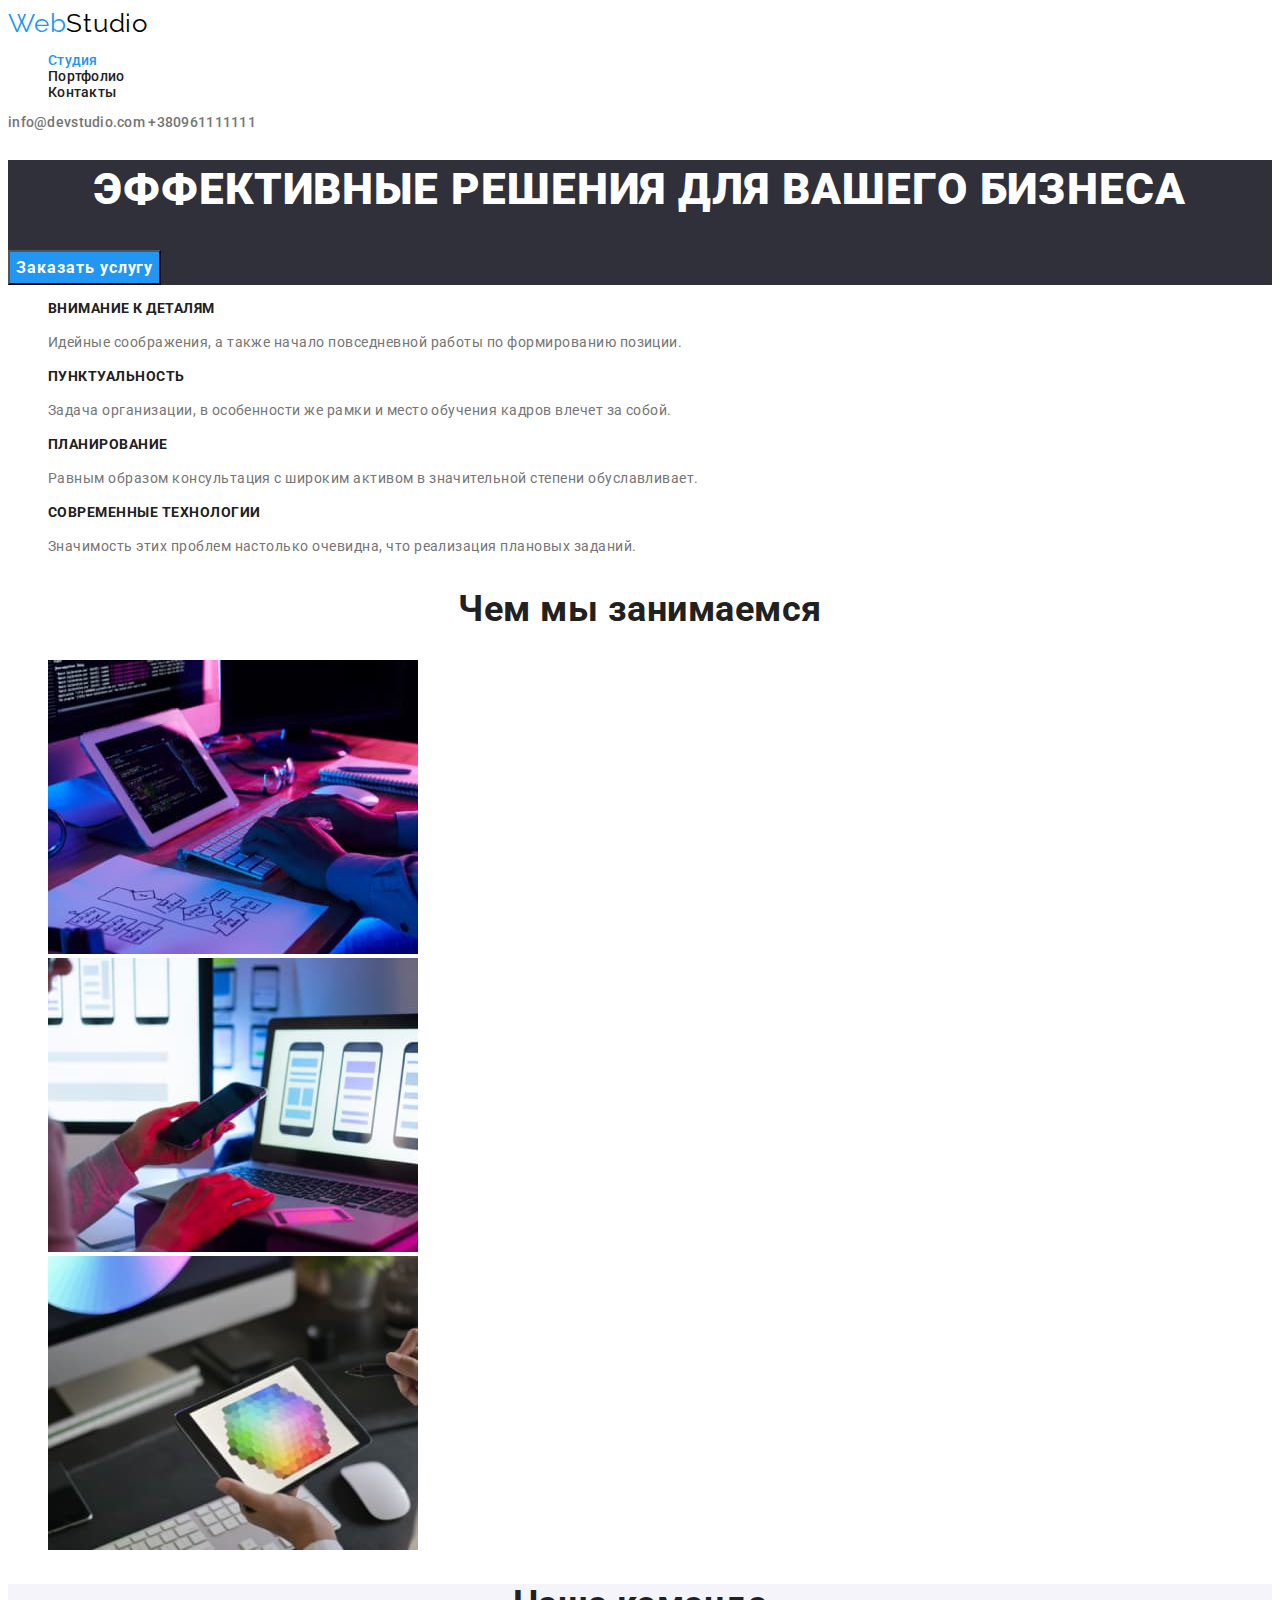
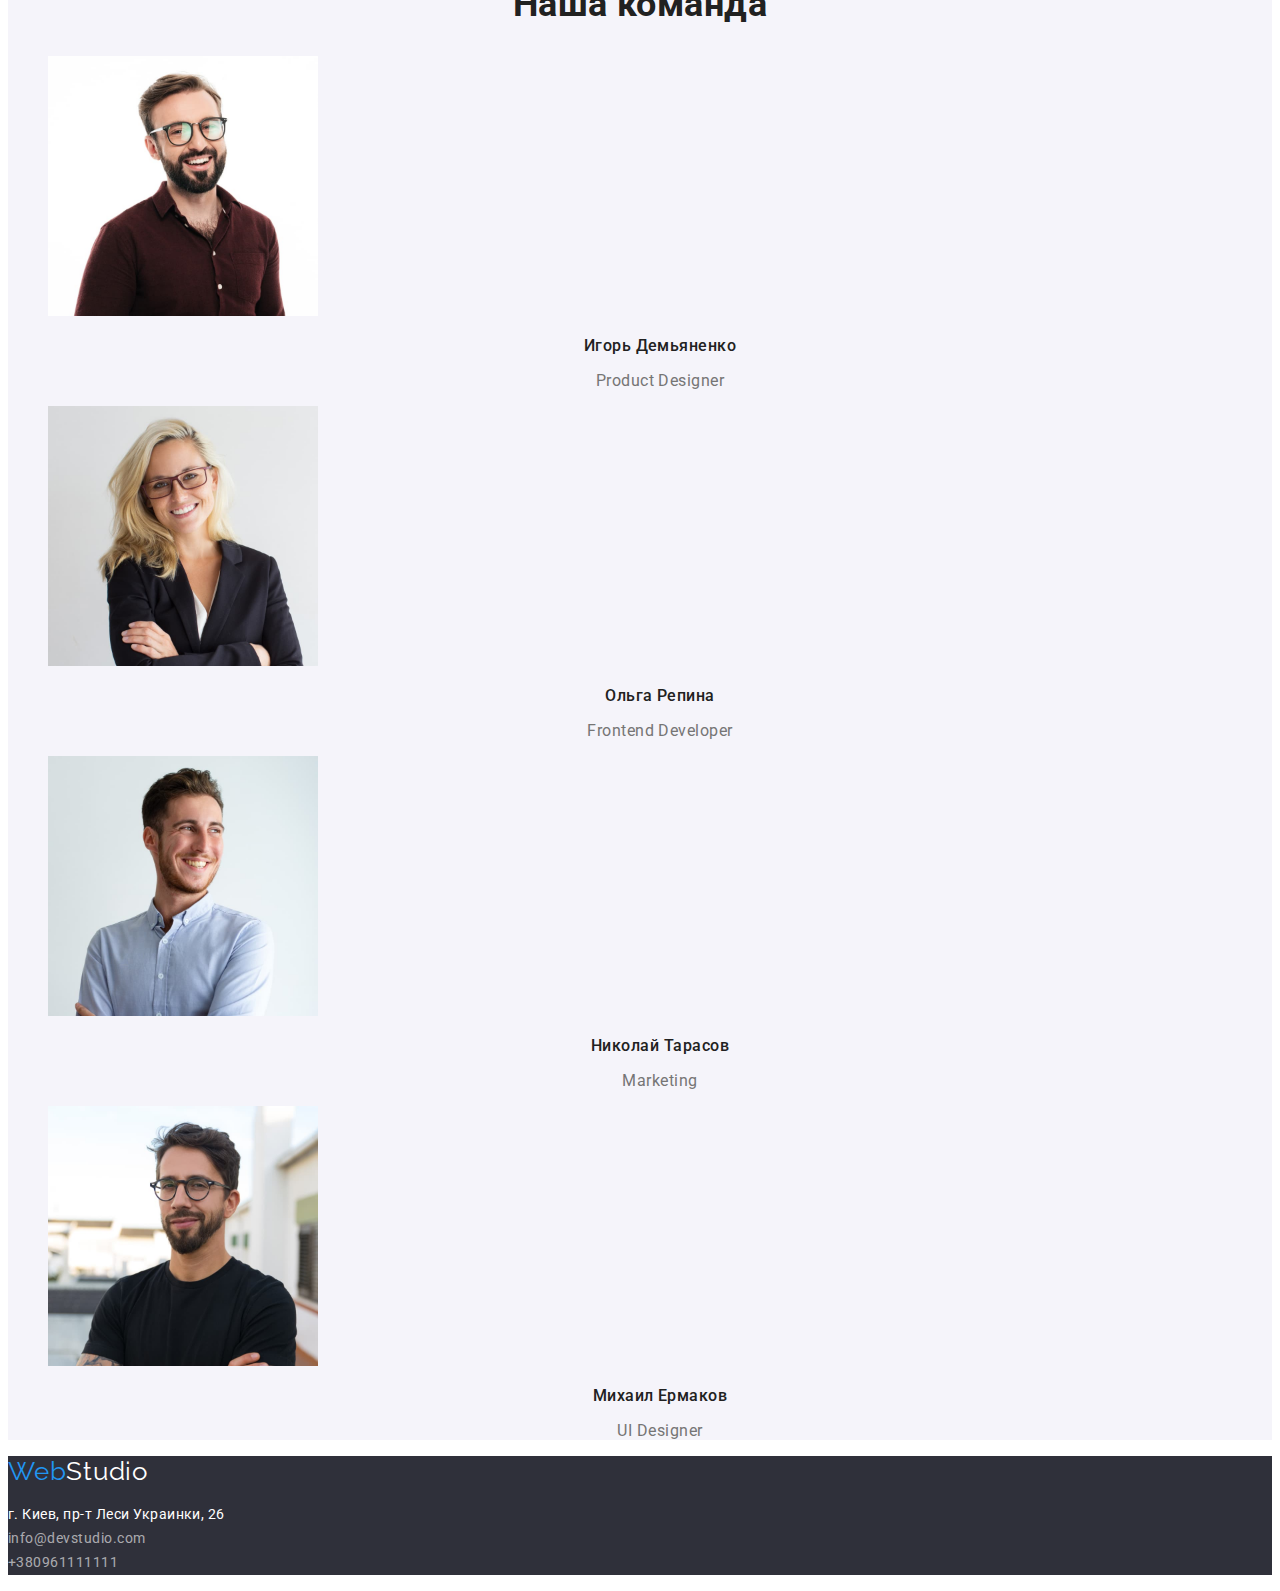
==== index.html @ cdf76e8e "Д/з №3" ====
<!DOCTYPE html>
<html lang="ru">
    <head>     
    <meta charset="UTF-8" />
    <meta http-equiv="X-UA-Compatible" content="IE=edge" />
    <meta name="viewport" content="width=device-width, initial-scale=1.0" />
    <title>Рекламное агенство WebStudio</title>
    <link href="https://fonts.googleapis.com/css2?family=Raleway:wght@700&family=Roboto:wght@400;500;700;900&display=swap"
      rel="stylesheet"/>
    <link rel="stylesheet" href="./css/styles.css" />
  </head>
  <body>
    <!--Шапка сайта с кнопками и контактами-->
    <header>
      <nav>
        <a class="logo" href="index.html" lang="en">
            <span class="web">Web</span><span class="studio">Studio</span>
        </a>
        <ul class="nav-links">
          <li><a  href="index.html" class="nav-link current">Студия</a></li>
          <li><a  href="portfolio.html" class="nav-link">Портфолио</a></li>
          <li><a  href="" class="nav-link">Контакты</a></li>
        </ul>
      </nav>
      <div class="nav-contacts">
        <a href="mailto:info@devstudio.com" lang="en" class="nav-contact">info@devstudio.com</a>
        <a href="tel:+380961111111" class="nav-contact">+380961111111</a>
      </div>
    </header>

    <!--Слайдер с баннером или видео-->
    <main>
      <div>
        <section class="main-section">
          <h1 class="main-title">Эффективные решения для вашего бизнеса</h1>
          <button type="button" class="main-button">Заказать услугу</button>
        </section>
      </div>

      <!--Основная информация на странице-->
      <section class="features">
        <h2 class="feature-title">Особенности</h2>
        <ul class="feature-list">
          <li>
            <h3 class="feature-subtitle">Внимание к деталям</h3>
            <p class="feature-text">
              Идейные соображения, а также начало повседневной работы по
              формированию позиции.
            </p>
          </li>
          <li>
            <h3 class="feature-subtitle">Пунктуальность</h3>
            <p class="feature-text">
              Задача организации, в особенности же рамки и место обучения кадров
              влечет за собой.
            </p>
          </li>
          <li>
            <h3 class="feature-subtitle">Планирование</h3>
            <p class="feature-text">
              Равным образом консультация с широким активом в значительной
              степени обуславливает.
            </p>
          </li>
          <li>
            <h3 class="feature-subtitle">Современные технологии</h3>
            <p class="feature-text">
              Значимость этих проблем настолько очевидна, что реализация
              плановых заданий.
            </p>
          </li>
        </ul>
      </section>

      <!--Чем занимается компания-->
      <section class="info">
        <h2 class="info-title">Чем мы занимаемся</h2>
        <ul class="info-list">
          <li>
            <img
              src="./img/main/img.jpg"
              alt="Набор кода"
              width="370"
              height="294"
            />
          </li>
          <li>
            <img
              src="./img/main/img_1.jpg"
              alt="Телефон в руке"
              width="370"
              height="294"
            />
          </li>
          <li>
            <img
              src="./img/main/img_2.jpg"
              alt="Выбор цвета на экране"
              width="370"
              height="294"
            />
          </li>
        </ul>
      </section>

      <!--Наша команда-->
      <section class="team">
        <h2 class="team-title">Наша команда</h2>
        <ul class="team-list">
          <li>
            <img
              src="./img/main/img_3.jpg"
              alt="Игорь Демьяненко"
              width="270"
              height="260"
            />
            <h3 class="team-subtitle">Игорь Демьяненко</h3>
            <p class="team-text">Product Designer</p>
          </li>
          <li>
            <img
              src="./img/main/img_4.jpg"
              alt="Ольга Репина"
              width="270"
              height="260"
            />
            <h3 class="team-subtitle">Ольга Репина</h3>
            <p class="team-text">Frontend Developer</p>
          </li>
          <li>
            <img
              src="./img/main/img_5.jpg"
              alt="Николай Тарасов"
              width="270"
              height="260"
            />
            <h3 class="team-subtitle">Николай Тарасов</h3>
            <p class="team-text">Marketing</p>
          </li>
          <li>
            <img
              src="./img/main/img_6.jpg"
              alt="Михаил Ермаков"
              width="270"
              height="260"
            />
            <h3 class="team-subtitle">Михаил Ермаков</h3>
            <p class="team-text">UI Designer</p>
          </li>
        </ul>
      </section>
    </main>

    <!--Подвал сайта-->

    <footer class="footer">
    <a class="logo" href="index.html" lang="en">
        <span class="web">Web</span><span class="footer-studio">Studio</span>
    </a>
      <address>
        <p>
          <span class="footer-location">г. Киев, пр-т Леси Украинки, 26</span><br />
          <a href="mailto:info@devstudio.com" lang="en" class="footer-contact">info@devstudio.com</a
          ><br />
          <a href="tel:+380961111111" class="footer-contact">+380961111111</a>
        </p>
      </address>
    </footer>
  </body>
</html>
---- css/styles.css ----
body {
  background-color: #ffffff;
  color: #212121;
  font-family: Roboto, sans-serif;
  letter-spacing: 0.03em;
}

:root {
  --primery-text-color: #212121;
  --secondary-text-color: #757575;
  --text-white-color: #ffffff;
  --accent-text-color: #2196f3;
}

/* Блок header */

.logo {
  text-decoration: none;
  font-family: Raleway, sans-serif;
  letter-spacing: 0.03em;
  font-size: 26px;
  line-height: 1.19;
}
.web {
  color: var(--accent-text-color);
}
.studio {
  color: #000000;
}
.nav-links {
  list-style: none;
  letter-spacing: 0.02em;
  font-weight: 500;
  font-size: 14px;
  line-height: 1.14;
}
.nav-link {
  text-decoration: none;
  color: var(--primery-text-color);
}
.nav-link.current {
  color: var(--accent-text-color);
}
.nav-contacts {
  letter-spacing: 0.02em;
  font-weight: 500;
  font-size: 14px;
  line-height: 1.14;
}
.nav-contact {
  color: var(--secondary-text-color);
  text-decoration: none;
}
.nav-link:hover,
.nav-link:focus,
.nav-contact:hover,
.nav-contact:focus {
  color: var(--accent-text-color);
}

/* Главная страница */
/* Блок main */
/* Блок со слайдером */

.main-section {
  background-color: #2f303a;
  letter-spacing: 0.06em;
}
.main-title {
  color: var(--text-white-color);
  text-transform: uppercase;
  font-weight: 900;
  font-size: 44px;
  line-height: 1.36;
  text-align: center;
}
.main-button {
  background-color: var(--accent-text-color);
  color: var(--text-white-color);
  letter-spacing: 0.06em;
  font-family: inherit;
  font-weight: 700;
  font-size: 16px;
  line-height: 1.87;
  text-align: center;
  cursor: pointer;
}
.main-button:hover,
.main-button:focus {
  background-color: #188ce8;
}

/* Блок с преимуществами */

.feature-title {
  position: absolute;
  width: 1px;
  height: 1px;
  margin: -1px;
  padding: 0;
  overflow: hidden;
  border: 0;
  clip: rect(0 0 0 0);
}
.feature-list {
  list-style: none;
}
.feature-subtitle {
  color: var(--primery-text-color);
  text-transform: uppercase;
  font-weight: 700;
  font-size: 14px;
  line-height: 1.14;
}
.feature-text {
  color: var(--secondary-text-color);
  font-size: 14px;
  line-height: 1.71;
}

/* Блок с картинками */

.info-title {
  color: var(--primery-text-color);
  font-weight: 700;
  font-size: 36px;
  line-height: 1.16;
  text-align: center;
}
.info-list {
  list-style: none;
}

/* Блок Наша команда */

.team {
  background-color: #f5f4fa;
}
.team-title {
  color: var(--primery-text-color);
  font-weight: 700;
  font-size: 36px;
  line-height: 1.16;
  text-align: center;
}
.team-list {
  list-style: none;
}
.team-subtitle {
  color: var(--primery-text-color);
  font-weight: 500;
  font-size: 16px;
  line-height: 1.19;
  text-align: center;
}
.team-text {
  color: var(--secondary-text-color);
  font-size: 16px;
  line-height: 1.19;
  text-align: center;
}

/* Подвал сайта */

.footer {
  background-color: #2f303a;
}
.footer-studio {
  color: var(--text-white-color);
}
.footer-location {
  color: var(--text-white-color);
  font-size: 14px;
  line-height: 1.71;
}
.footer-contact {
  color: rgba(255, 255, 255, 0.6);
  text-decoration: none;
  font-size: 14px;
  line-height: 1.71;
}

.footer-location,
.footer-contact {
  font-style: normal;
}
.footer-contact:hover,
.footer-contact:focus {
  color: var(--accent-text-color);
}

/* Страница Портфолио */
/* Примеры работ */

.portfolio-title {
  position: absolute;
  width: 1px;
  height: 1px;
  margin: -1px;
  padding: 0;
  overflow: hidden;
  border: 0;
  clip: rect(0 0 0 0);
}
.portfolio-buttons {
  list-style: none;
}
.portfolio-item {
  color: var(--primery-text-color);
  background-color: #f5f4fa;
  font-family: inherit;
  font-weight: 500;
  font-size: 16px;
  line-height: 1.62;
  text-align: center;
  cursor: pointer;
}
.portfolio-item:hover,
.portfolio-item:focus {
  color: var(--text-white-color);
  background-color: var(--accent-text-color);
}
.portfolio-list {
  list-style: none;
}
.portfolio-subtitle {
  color: var(--primery-text-color);
  letter-spacing: 0.06em;
  font-weight: 700;
  font-size: 18px;
  line-height: 2;
}
.portfolio-text {
  color: var(--secondary-text-color);
  font-size: 16px;
  line-height: 1.87;
}
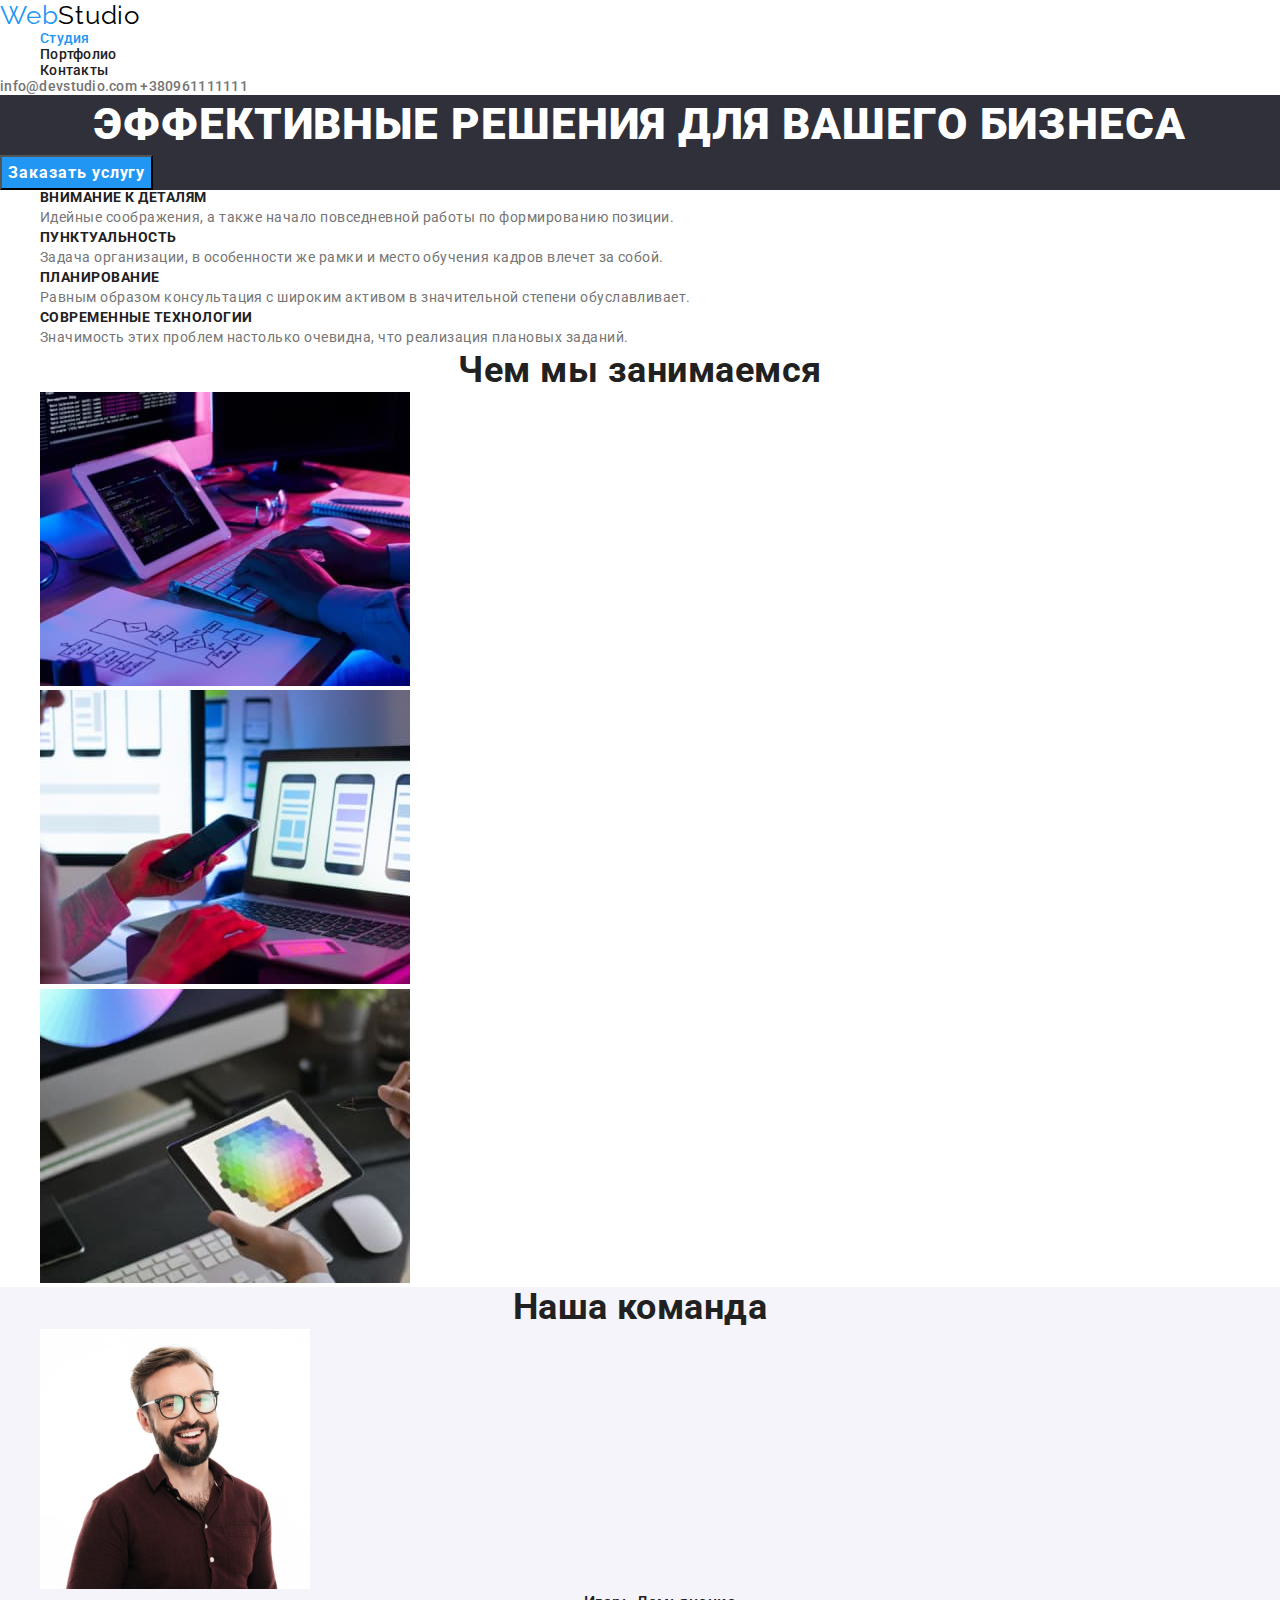
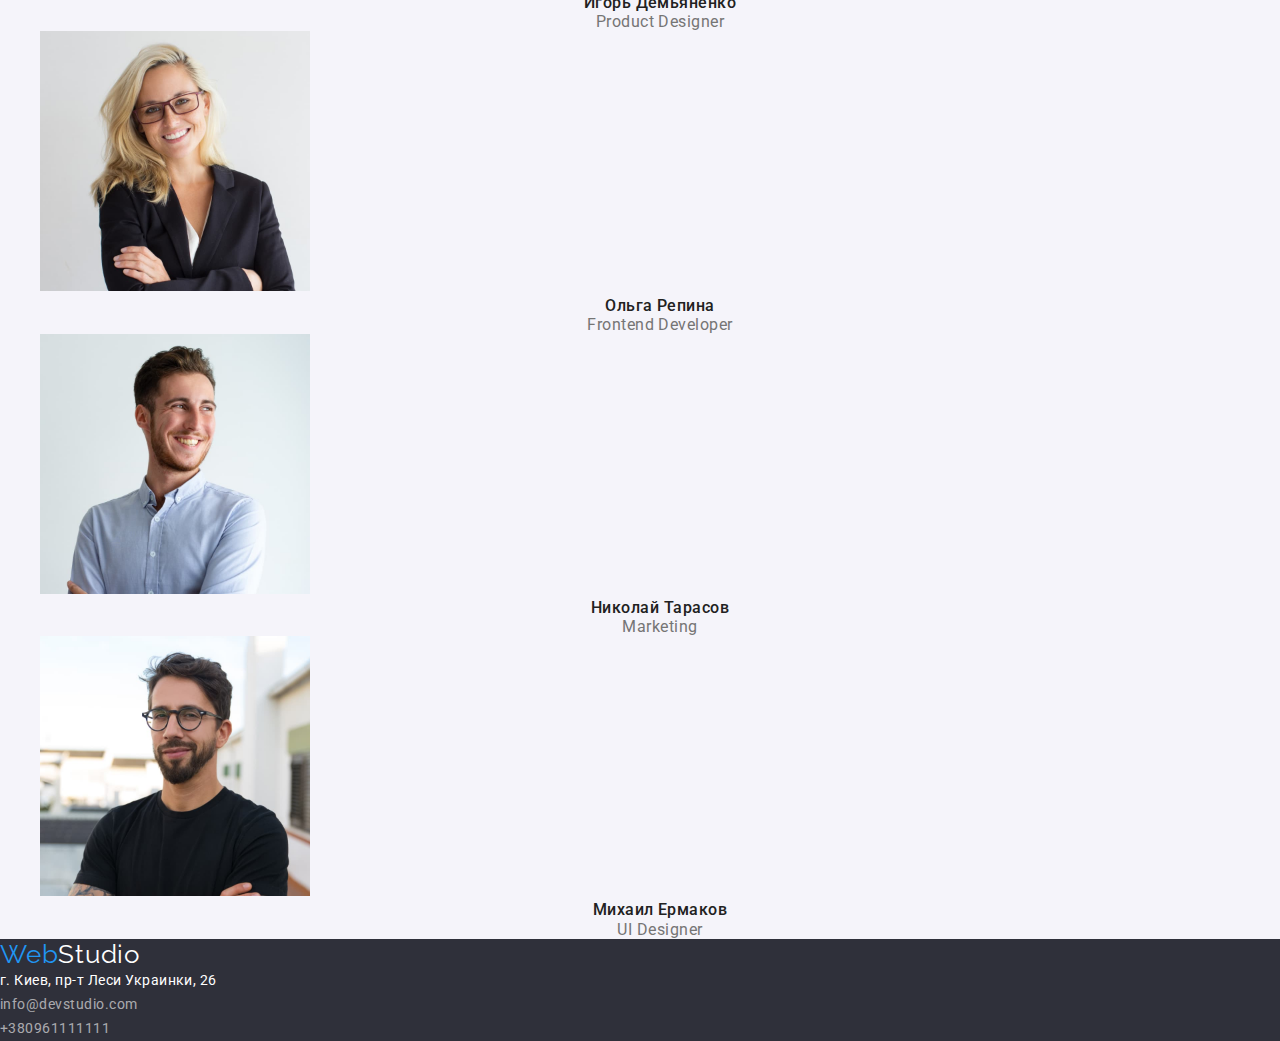
==== commit 8e127702: "Подключает стиль нормалайз" ====
--- a/index.html
+++ b/index.html
@@ -7,6 +7,7 @@
     <title>Рекламное агенство WebStudio</title>
     <link href="https://fonts.googleapis.com/css2?family=Raleway:wght@700&family=Roboto:wght@400;500;700;900&display=swap"
       rel="stylesheet"/>
+      <link rel="stylesheet" href="./css/modern-normalize.css"/>
     <link rel="stylesheet" href="./css/styles.css" />
   </head>
   <body>
--- a/css/styles.css
+++ b/css/styles.css
@@ -10,6 +10,17 @@
   --secondary-text-color: #757575;
   --text-white-color: #ffffff;
   --accent-text-color: #2196f3;
+}
+
+h1,
+h2,
+h3,
+p,
+ul {
+  padding-top: 0;
+  padding-bottom: 0;
+  margin-top: 0;
+  margin-bottom: 0;
 }
 
 /* Блок header */
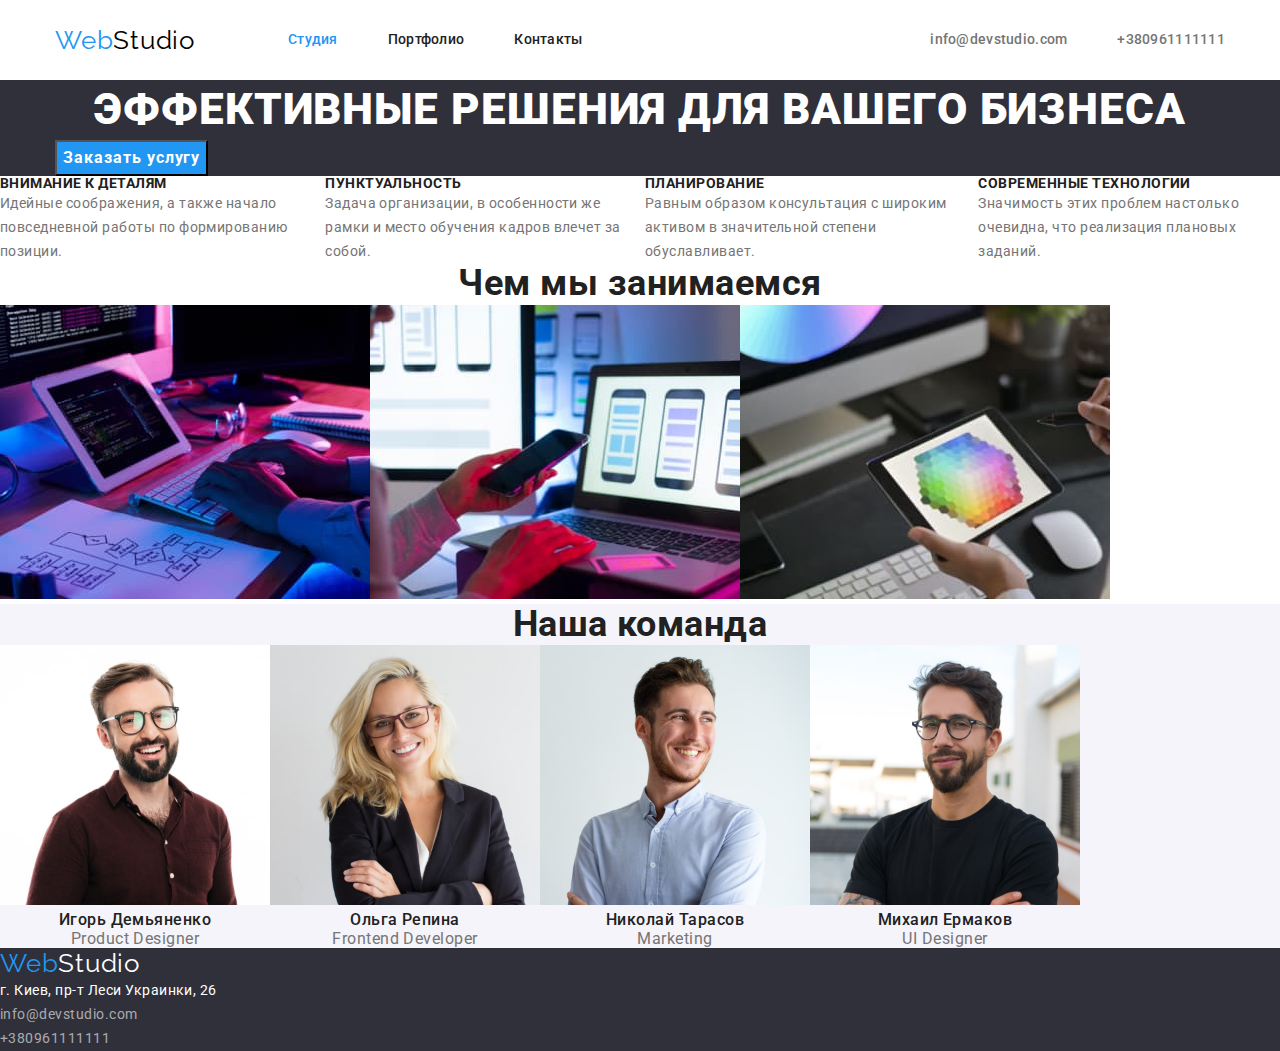
==== commit 706b77eb: "Выравнивает хедер согласно макету в Фигме" ====
--- a/index.html
+++ b/index.html
@@ -7,25 +7,27 @@
     <title>Рекламное агенство WebStudio</title>
     <link href="https://fonts.googleapis.com/css2?family=Raleway:wght@700&family=Roboto:wght@400;500;700;900&display=swap"
       rel="stylesheet"/>
-      <link rel="stylesheet" href="./css/modern-normalize.css"/>
+      <link rel="stylesheet" href="https://cdnjs.cloudflare.com/ajax/libs/modern-normalize/1.1.0/modern-normalize.min.css"/>
     <link rel="stylesheet" href="./css/styles.css" />
   </head>
   <body>
     <!--Шапка сайта с кнопками и контактами-->
-    <header>
-      <nav>
-        <a class="logo" href="index.html" lang="en">
-            <span class="web">Web</span><span class="studio">Studio</span>
-        </a>
-        <ul class="nav-links">
-          <li><a  href="index.html" class="nav-link current">Студия</a></li>
-          <li><a  href="portfolio.html" class="nav-link">Портфолио</a></li>
-          <li><a  href="" class="nav-link">Контакты</a></li>
-        </ul>
-      </nav>
-      <div class="nav-contacts">
-        <a href="mailto:info@devstudio.com" lang="en" class="nav-contact">info@devstudio.com</a>
-        <a href="tel:+380961111111" class="nav-contact">+380961111111</a>
+    <header class="header">
+      <div class="header-section container">
+              <a href="index.html" class="logo" lang="en">
+                <span class="web">Web</span><span class="studio">Studio</span>
+               </a>
+              <nav class="header-nav">
+                <ul class="nav-links">
+                  <li class="nav-item"><a href="index.html" class="nav-link current">Студия</a></li>
+                  <li class="nav-item"><a href="portfolio.html" class="nav-link">Портфолио</a></li>
+                  <li class="nav-item"><a href="" class="nav-link">Контакты</a></li>
+                </ul>
+              </nav>
+              <ul class="nav-contacts">
+                <li class="cont-item"><a href="mailto:info@devstudio.com" lang="en" class="nav-contact">info@devstudio.com</a></li>
+                <li class="cont-item"><a href="tel:+380961111111" class="nav-contact">+380961111111</a></li>
+              </ul>
       </div>
     </header>
 
@@ -33,8 +35,10 @@
     <main>
       <div>
         <section class="main-section">
+          <div class="container">
           <h1 class="main-title">Эффективные решения для вашего бизнеса</h1>
           <button type="button" class="main-button">Заказать услугу</button>
+          </div>
         </section>
       </div>
 
--- a/css/styles.css
+++ b/css/styles.css
@@ -15,53 +15,101 @@
 h1,
 h2,
 h3,
-p,
+h4,
+h5,
+h6,
+p {
+  margin: 0;
+}
+
 ul {
-  padding-top: 0;
-  padding-bottom: 0;
-  margin-top: 0;
-  margin-bottom: 0;
+  padding: 0;
+  margin: 0;
+}
+
+.container {
+  width: 1200px;
+  padding-left: 15px;
+  padding-right: 15px;
+  margin: 0 auto;
 }
 
 /* Блок header */
 
+.header-section {
+  display: flex;
+  align-items: center;
+}
+
+.header-nav {
+  display: flex;
+}
+
 .logo {
+  margin-right: 93px;
+
   text-decoration: none;
   font-family: Raleway, sans-serif;
   letter-spacing: 0.03em;
   font-size: 26px;
   line-height: 1.19;
 }
+
 .web {
   color: var(--accent-text-color);
 }
+
 .studio {
   color: #000000;
 }
+
 .nav-links {
+  display: flex;
+
   list-style: none;
   letter-spacing: 0.02em;
   font-weight: 500;
   font-size: 14px;
   line-height: 1.14;
 }
+
+.nav-links .nav-item + .nav-item {
+  margin-left: 50px;
+}
+
 .nav-link {
+  display: block;
+  padding-top: 32px;
+  padding-bottom: 32px;
+
   text-decoration: none;
   color: var(--primery-text-color);
 }
+
 .nav-link.current {
   color: var(--accent-text-color);
 }
+
 .nav-contacts {
+  display: flex;
+  margin-left: auto;
+
+  list-style: none;
   letter-spacing: 0.02em;
   font-weight: 500;
   font-size: 14px;
   line-height: 1.14;
 }
+
+.nav-contacts .cont-item + .cont-item {
+  margin-left: 50px;
+}
+
 .nav-contact {
   color: var(--secondary-text-color);
   text-decoration: none;
 }
+
 .nav-link:hover,
 .nav-link:focus,
 .nav-contact:hover,
@@ -115,6 +163,7 @@
 }
 .feature-list {
   list-style: none;
+  display: flex;
 }
 .feature-subtitle {
   color: var(--primery-text-color);
@@ -140,6 +189,7 @@
 }
 .info-list {
   list-style: none;
+  display: flex;
 }
 
 /* Блок Наша команда */
@@ -156,6 +206,7 @@
 }
 .team-list {
   list-style: none;
+  display: flex;
 }
 .team-subtitle {
   color: var(--primery-text-color);
@@ -215,6 +266,7 @@
 }
 .portfolio-buttons {
   list-style: none;
+  display: flex;
 }
 .portfolio-item {
   color: var(--primery-text-color);
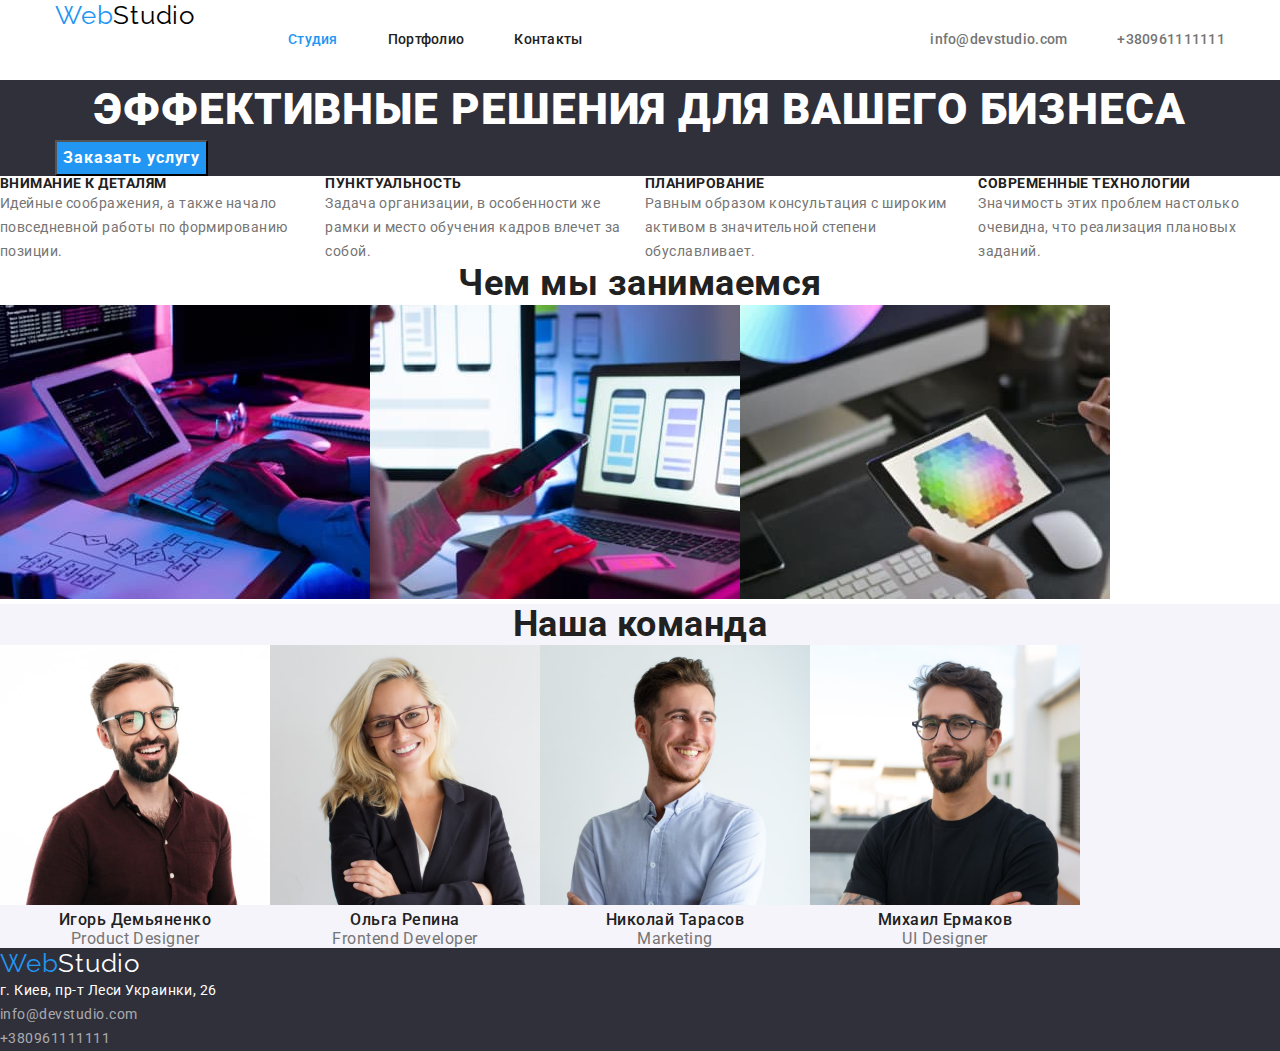
==== commit d38eea9c: "Лого в nav" ====
--- a/index.html
+++ b/index.html
@@ -14,10 +14,11 @@
     <!--Шапка сайта с кнопками и контактами-->
     <header class="header">
       <div class="header-section container">
-              <a href="index.html" class="logo" lang="en">
-                <span class="web">Web</span><span class="studio">Studio</span>
-               </a>
+
               <nav class="header-nav">
+                <a href="index.html" class="logo" lang="en">
+                  <span class="web">Web</span><span class="studio">Studio</span>
+                </a>
                 <ul class="nav-links">
                   <li class="nav-item"><a href="index.html" class="nav-link current">Студия</a></li>
                   <li class="nav-item"><a href="portfolio.html" class="nav-link">Портфолио</a></li>
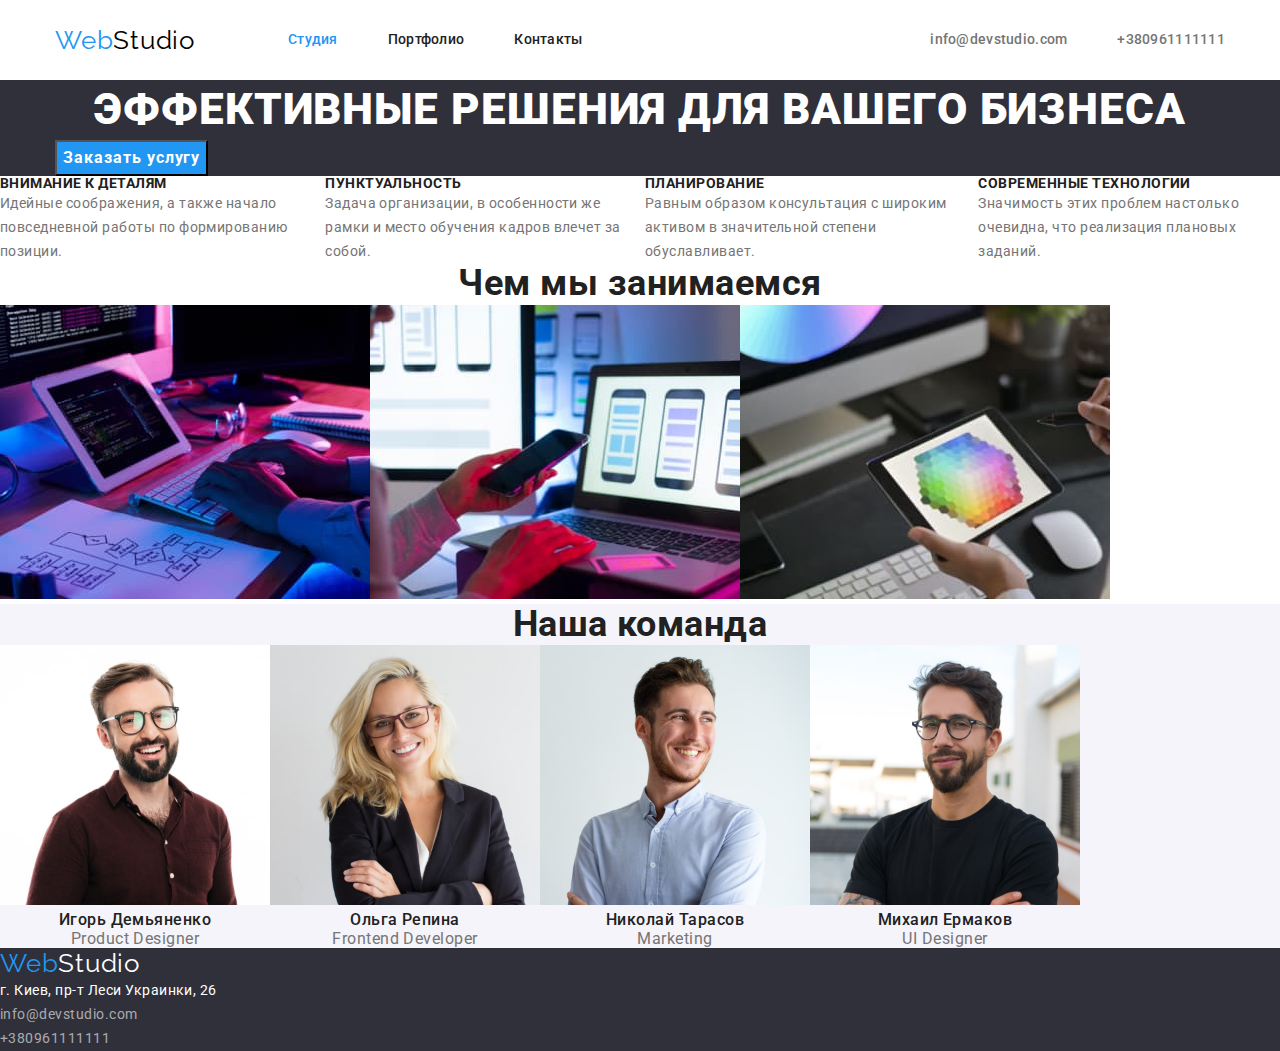
==== commit 75689557: "Центрирование шапки" ====
--- a/index.html
+++ b/index.html
@@ -14,7 +14,6 @@
     <!--Шапка сайта с кнопками и контактами-->
     <header class="header">
       <div class="header-section container">
-
               <nav class="header-nav">
                 <a href="index.html" class="logo" lang="en">
                   <span class="web">Web</span><span class="studio">Studio</span>
--- a/css/styles.css
+++ b/css/styles.css
@@ -43,6 +43,7 @@
 
 .header-nav {
   display: flex;
+  align-items: center;
 }
 
 .logo {
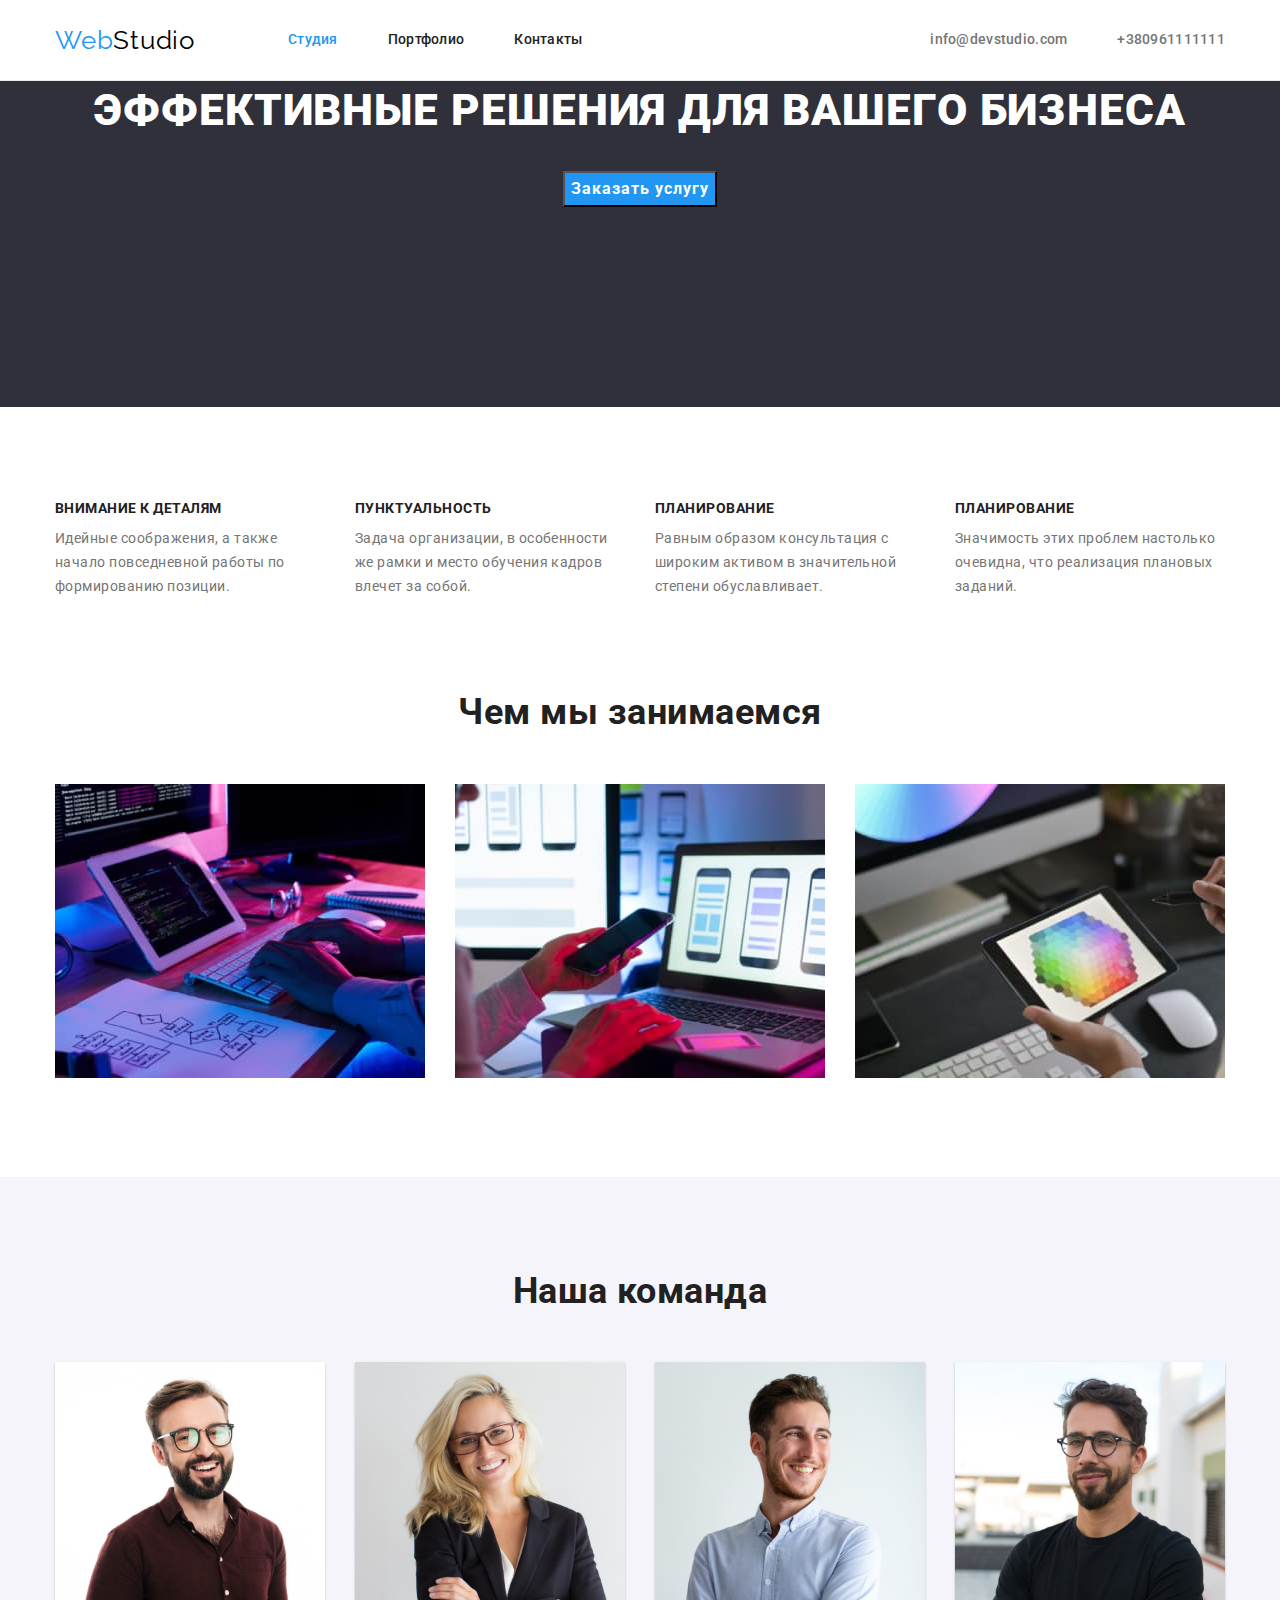
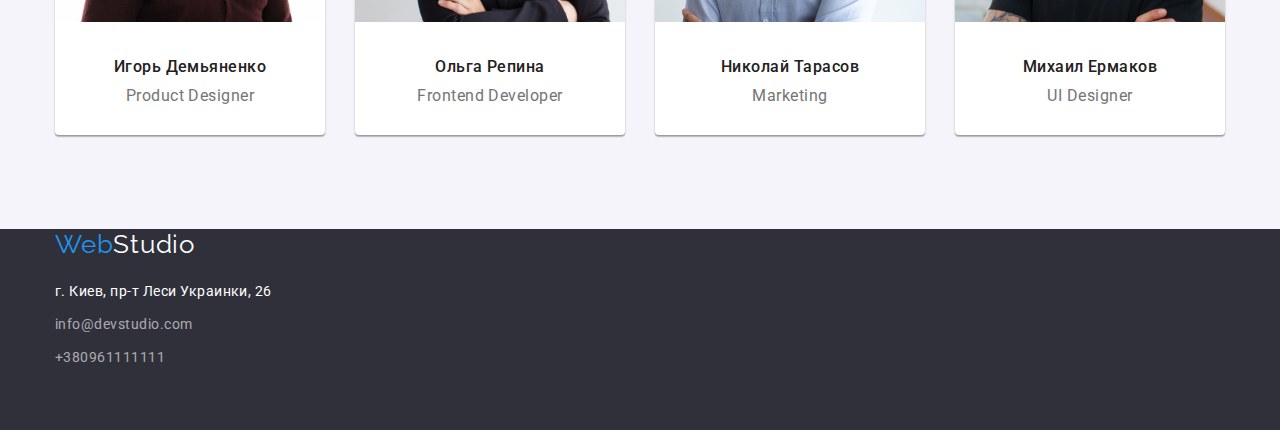
==== commit 9a8781f5: "Флексы раставлены согласно макету" ====
--- a/index.html
+++ b/index.html
@@ -15,7 +15,7 @@
     <header class="header">
       <div class="header-section container">
               <nav class="header-nav">
-                <a href="index.html" class="logo" lang="en">
+                <a href="index.html" class="logo-header" lang="en">
                   <span class="web">Web</span><span class="studio">Studio</span>
                 </a>
                 <ul class="nav-links">
@@ -44,132 +44,106 @@
 
       <!--Основная информация на странице-->
       <section class="features">
-        <h2 class="feature-title">Особенности</h2>
-        <ul class="feature-list">
-          <li>
-            <h3 class="feature-subtitle">Внимание к деталям</h3>
-            <p class="feature-text">
-              Идейные соображения, а также начало повседневной работы по
-              формированию позиции.
-            </p>
-          </li>
-          <li>
-            <h3 class="feature-subtitle">Пунктуальность</h3>
-            <p class="feature-text">
-              Задача организации, в особенности же рамки и место обучения кадров
-              влечет за собой.
-            </p>
-          </li>
-          <li>
-            <h3 class="feature-subtitle">Планирование</h3>
-            <p class="feature-text">
-              Равным образом консультация с широким активом в значительной
-              степени обуславливает.
-            </p>
-          </li>
-          <li>
-            <h3 class="feature-subtitle">Современные технологии</h3>
-            <p class="feature-text">
-              Значимость этих проблем настолько очевидна, что реализация
-              плановых заданий.
-            </p>
-          </li>
-        </ul>
+        <div class="container">
+            <h2 class="feature-title">Особенности</h2>
+            <ul class="feature-list">
+              <li class="feature-item">
+                <h3 class="feature-subtitle">Внимание к деталям</h3>
+                <p class="feature-text">
+                  Идейные соображения, а также начало повседневной работы по
+                  формированию позиции.
+                </p>
+              </li>
+              <li  class="feature-item">
+                <h3 class="feature-subtitle">Пунктуальность</h3>
+                <p class="feature-text">
+                  Задача организации, в особенности же рамки и место обучения кадров
+                  влечет за собой.
+                </p>
+              </li>
+              <li  class="feature-item">
+                <h3 class="feature-subtitle">Планирование</h3>
+                <p class="feature-text">
+                  Равным образом консультация с широким активом в значительной
+                  степени обуславливает.
+                </p>
+              </li>
+              <li class="feature-item">
+                <h3 class="feature-subtitle">Планирование</h3>
+                <p class="feature-text">
+                  Значимость этих проблем настолько очевидна, что реализация плановых заданий.
+                </p>
+              </li>
+            </ul>
+        </div>
+
       </section>
 
       <!--Чем занимается компания-->
       <section class="info">
-        <h2 class="info-title">Чем мы занимаемся</h2>
-        <ul class="info-list">
-          <li>
-            <img
-              src="./img/main/img.jpg"
-              alt="Набор кода"
-              width="370"
-              height="294"
-            />
-          </li>
-          <li>
-            <img
-              src="./img/main/img_1.jpg"
-              alt="Телефон в руке"
-              width="370"
-              height="294"
-            />
-          </li>
-          <li>
-            <img
-              src="./img/main/img_2.jpg"
-              alt="Выбор цвета на экране"
-              width="370"
-              height="294"
-            />
-          </li>
-        </ul>
+        <div class="container">
+          <h2 class="info-title">Чем мы занимаемся</h2>
+          <ul class="info-list">
+            <li class="info-item">
+              <img src="./img/main/img.jpg" alt="Набор кода" width="370" height="294" />
+            </li>
+            <li class="info-item">
+              <img src="./img/main/img_1.jpg" alt="Телефон в руке" width="370" height="294" />
+            </li>
+            <li class="info-item">
+              <img src="./img/main/img_2.jpg" alt="Выбор цвета на экране" width="370" height="294" />
+            </li>
+          </ul>
+        </div>
+        
       </section>
 
       <!--Наша команда-->
       <section class="team">
-        <h2 class="team-title">Наша команда</h2>
-        <ul class="team-list">
-          <li>
-            <img
-              src="./img/main/img_3.jpg"
-              alt="Игорь Демьяненко"
-              width="270"
-              height="260"
-            />
-            <h3 class="team-subtitle">Игорь Демьяненко</h3>
-            <p class="team-text">Product Designer</p>
-          </li>
-          <li>
-            <img
-              src="./img/main/img_4.jpg"
-              alt="Ольга Репина"
-              width="270"
-              height="260"
-            />
-            <h3 class="team-subtitle">Ольга Репина</h3>
-            <p class="team-text">Frontend Developer</p>
-          </li>
-          <li>
-            <img
-              src="./img/main/img_5.jpg"
-              alt="Николай Тарасов"
-              width="270"
-              height="260"
-            />
-            <h3 class="team-subtitle">Николай Тарасов</h3>
-            <p class="team-text">Marketing</p>
-          </li>
-          <li>
-            <img
-              src="./img/main/img_6.jpg"
-              alt="Михаил Ермаков"
-              width="270"
-              height="260"
-            />
-            <h3 class="team-subtitle">Михаил Ермаков</h3>
-            <p class="team-text">UI Designer</p>
-          </li>
-        </ul>
+        <div class="container">
+          <h2 class="team-title">Наша команда</h2>
+          <ul class="team-list">
+            <li class="team-item">
+              <img src="./img/main/img_3.jpg" alt="Игорь Демьяненко" width="270" height="260" />
+              <h3 class="team-subtitle">Игорь Демьяненко</h3>
+              <p class="team-text">Product Designer</p>
+            </li>
+            <li class="team-item">
+              <img src="./img/main/img_4.jpg" alt="Ольга Репина" width="270" height="260" />
+              <h3 class="team-subtitle">Ольга Репина</h3>
+              <p class="team-text">Frontend Developer</p>
+            </li>
+            <li class="team-item">
+              <img src="./img/main/img_5.jpg" alt="Николай Тарасов" width="270" height="260" />
+              <h3 class="team-subtitle">Николай Тарасов</h3>
+              <p class="team-text">Marketing</p>
+            </li>
+            <li class="team-item">
+              <img src="./img/main/img_6.jpg" alt="Михаил Ермаков" width="270" height="260" />
+              <h3 class="team-subtitle">Михаил Ермаков</h3>
+              <p class="team-text">UI Designer</p>
+            </li>
+          </ul>
+        </div>
       </section>
     </main>
 
     <!--Подвал сайта-->
 
     <footer class="footer">
-    <a class="logo" href="index.html" lang="en">
-        <span class="web">Web</span><span class="footer-studio">Studio</span>
-    </a>
-      <address>
-        <p>
-          <span class="footer-location">г. Киев, пр-т Леси Украинки, 26</span><br />
-          <a href="mailto:info@devstudio.com" lang="en" class="footer-contact">info@devstudio.com</a
-          ><br />
-          <a href="tel:+380961111111" class="footer-contact">+380961111111</a>
-        </p>
-      </address>
+      <div class="container">
+        <a href="index.html" class="logo-footer" lang="en">
+          <span class="web">Web</span><span class="footer-studio">Studio</span>
+        </a>
+        <address>
+          <p class="contacts">
+            <span class="footer-location">г. Киев, пр-т Леси Украинки, 26</span>
+            <a href="mailto:info@devstudio.com" lang="en" class="footer-contact-mail">info@devstudio.com</a>
+            <a href="tel:+380961111111" class="footer-contact-phone">+380961111111</a>
+          </p>
+        </address>
+      </div>
+    
     </footer>
   </body>
 </html>
--- a/css/styles.css
+++ b/css/styles.css
@@ -36,6 +36,10 @@
 
 /* Блок header */
 
+.header {
+  border-bottom: 1px solid #ececec;
+}
+
 .header-section {
   display: flex;
   align-items: center;
@@ -46,7 +50,7 @@
   align-items: center;
 }
 
-.logo {
+.logo-header {
   margin-right: 93px;
 
   text-decoration: none;
@@ -123,18 +127,25 @@
 /* Блок со слайдером */
 
 .main-section {
+  text-align: center;
+  margin-bottom: 94px;
+
   background-color: #2f303a;
   letter-spacing: 0.06em;
 }
 .main-title {
+  margin-bottom: 30px;
+
   color: var(--text-white-color);
   text-transform: uppercase;
   font-weight: 900;
   font-size: 44px;
   line-height: 1.36;
-  text-align: center;
-}
+}
+
 .main-button {
+  margin-bottom: 200px;
+
   background-color: var(--accent-text-color);
   color: var(--text-white-color);
   letter-spacing: 0.06em;
@@ -165,8 +176,21 @@
 .feature-list {
   list-style: none;
   display: flex;
-}
+  flex-wrap: wrap;
+
+  margin-bottom: 94px;
+}
+.feature-item {
+  width: calc((100% - 3 * 30px) / 4);
+  margin-right: 30px;
+}
+.feature-item:nth-child(4n) {
+  margin-right: 0;
+}
+
 .feature-subtitle {
+  margin-bottom: 10px;
+
   color: var(--primery-text-color);
   text-transform: uppercase;
   font-weight: 700;
@@ -182,6 +206,8 @@
 /* Блок с картинками */
 
 .info-title {
+  margin-bottom: 50px;
+
   color: var(--primery-text-color);
   font-weight: 700;
   font-size: 36px;
@@ -191,6 +217,16 @@
 .info-list {
   list-style: none;
   display: flex;
+  flex-wrap: wrap;
+  margin-bottom: 94px;
+}
+
+.info-item {
+  width: calc((100% - 2 * 30px) / 3);
+  margin-right: 30px;
+}
+.info-item:nth-child(3n) {
+  margin-right: 0;
 }
 
 /* Блок Наша команда */
@@ -199,6 +235,9 @@
   background-color: #f5f4fa;
 }
 .team-title {
+  padding-top: 94px;
+  margin-bottom: 50px;
+
   color: var(--primery-text-color);
   font-weight: 700;
   font-size: 36px;
@@ -208,8 +247,27 @@
 .team-list {
   list-style: none;
   display: flex;
-}
+  flex-wrap: wrap;
+}
+.team-item {
+  width: calc((100% - 3 * 30px) / 4);
+  margin-right: 30px;
+  margin-bottom: 94px;
+
+  background: #ffffff;
+  box-shadow: 0px 1px 3px rgba(0, 0, 0, 0.12), 0px 1px 1px rgba(0, 0, 0, 0.14),
+    0px 2px 1px rgba(0, 0, 0, 0.2);
+  border-radius: 0px 0px 4px 4px;
+}
+
+.team-item:nth-child(4n) {
+  margin-right: 0;
+}
+
 .team-subtitle {
+  margin-top: 30px;
+  margin-bottom: 10px;
+
   color: var(--primery-text-color);
   font-weight: 500;
   font-size: 16px;
@@ -221,6 +279,7 @@
   font-size: 16px;
   line-height: 1.19;
   text-align: center;
+  margin-bottom: 30px;
 }
 
 /* Подвал сайта */
@@ -228,23 +287,54 @@
 .footer {
   background-color: #2f303a;
 }
+
+.logo-footer {
+  display: block;
+  margin-bottom: 20px;
+
+  text-decoration: none;
+  font-family: Raleway, sans-serif;
+  letter-spacing: 0.03em;
+  font-size: 26px;
+  line-height: 1.19;
+}
 .footer-studio {
   color: var(--text-white-color);
 }
 .footer-location {
+  display: block;
+  margin-bottom: 9px;
+
   color: var(--text-white-color);
   font-size: 14px;
   line-height: 1.71;
 }
-.footer-contact {
+.footer-contact-mail {
+  display: block;
+  margin-bottom: 9px;
+
   color: rgba(255, 255, 255, 0.6);
   text-decoration: none;
   font-size: 14px;
   line-height: 1.71;
 }
 
+.footer-contact-phone {
+  display: block;
+
+  color: rgba(255, 255, 255, 0.6);
+  text-decoration: none;
+  font-size: 14px;
+  line-height: 1.71;
+}
+
+.contacts {
+  padding-bottom: 60px;
+}
+
 .footer-location,
-.footer-contact {
+.footer-contact-mail,
+.footer-contact-phone {
   font-style: normal;
 }
 .footer-contact:hover,
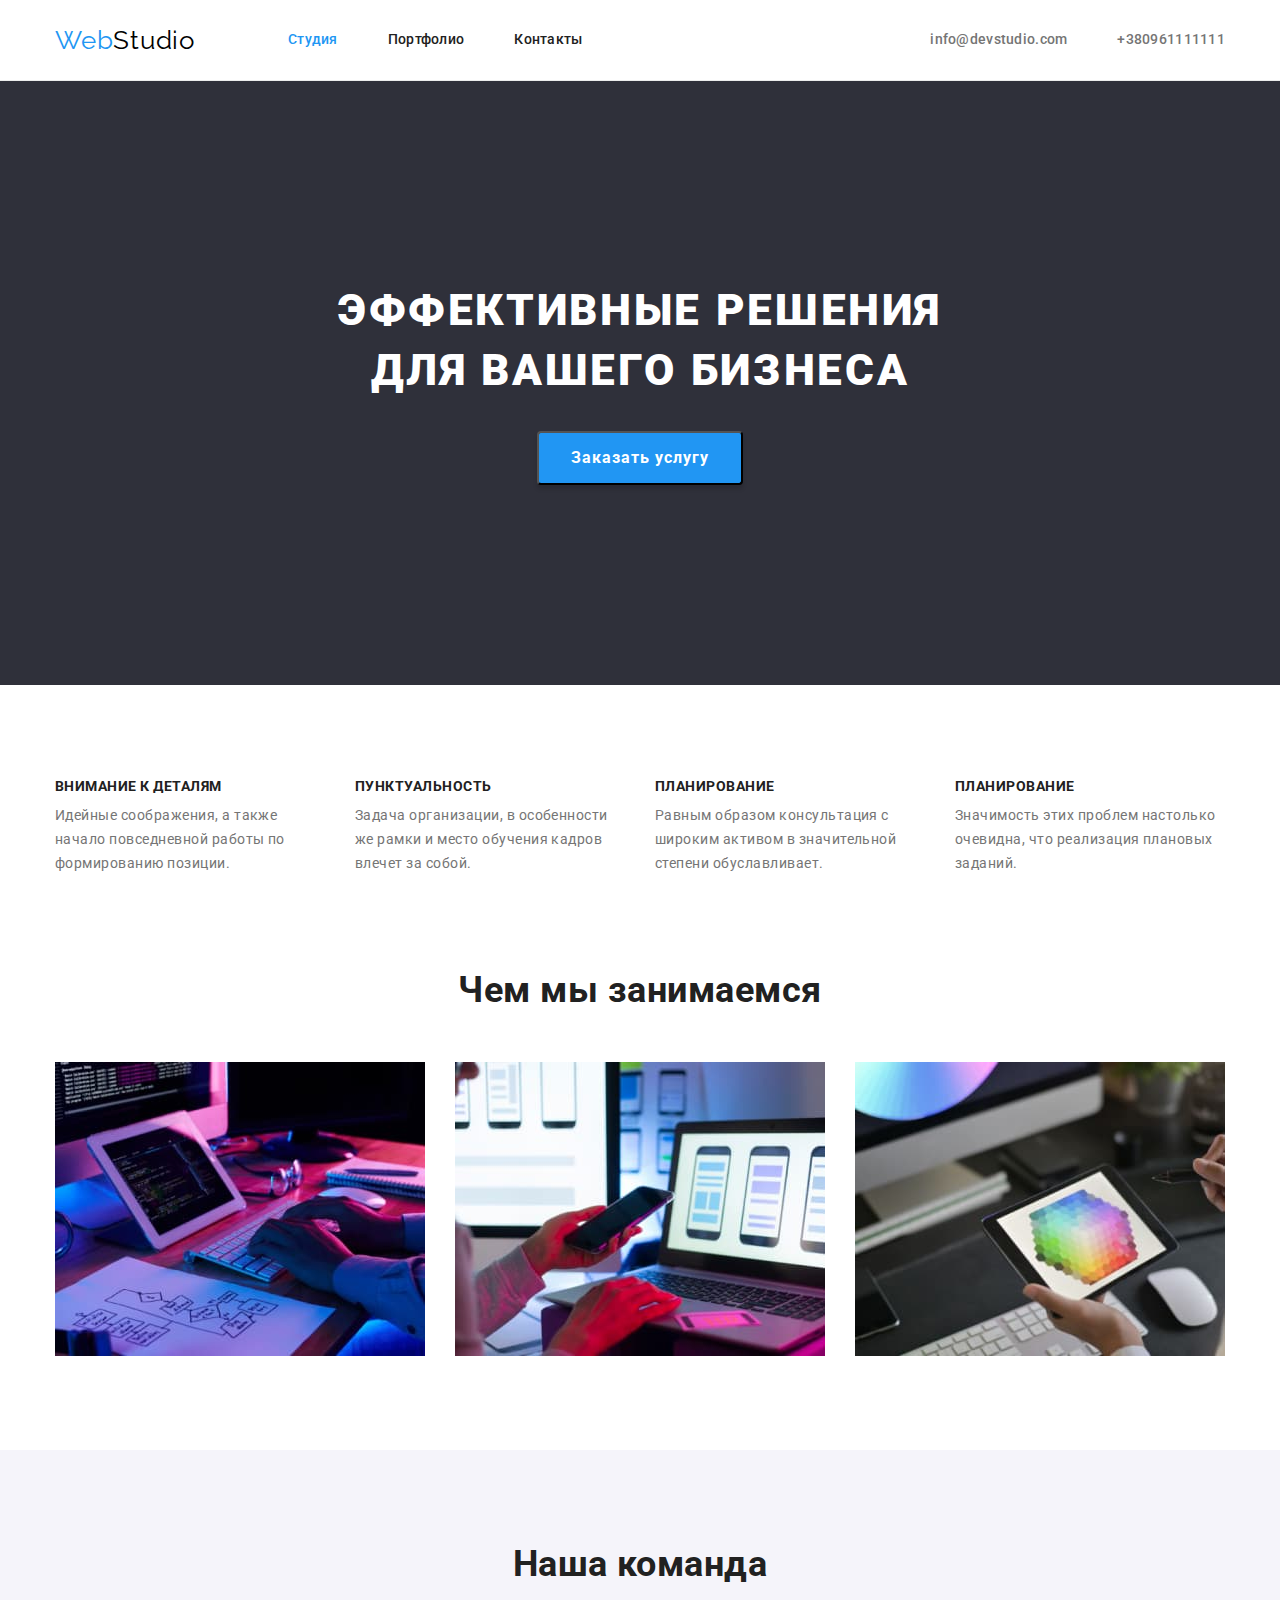
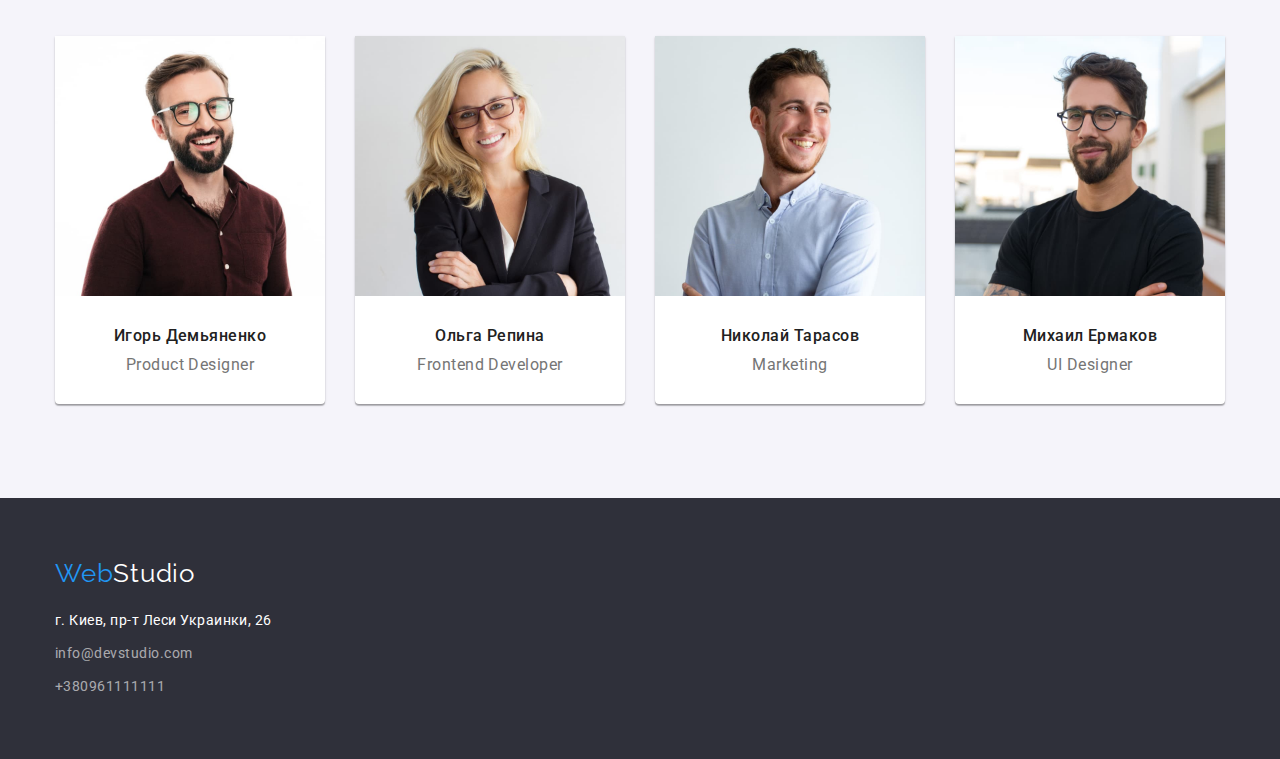
==== commit c4c5be0d: "Расставляет все флекс боксы и задает размеры согласно макету" ====
--- a/index.html
+++ b/index.html
@@ -33,17 +33,16 @@
 
     <!--Слайдер с баннером или видео-->
     <main>
-      <div>
         <section class="main-section">
           <div class="container">
           <h1 class="main-title">Эффективные решения для вашего бизнеса</h1>
           <button type="button" class="main-button">Заказать услугу</button>
           </div>
         </section>
-      </div>
+      
 
       <!--Основная информация на странице-->
-      <section class="features">
+      <section class="features section">
         <div class="container">
             <h2 class="feature-title">Особенности</h2>
             <ul class="feature-list">
@@ -80,7 +79,7 @@
       </section>
 
       <!--Чем занимается компания-->
-      <section class="info">
+      <section class="info-section">
         <div class="container">
           <h2 class="info-title">Чем мы занимаемся</h2>
           <ul class="info-list">
@@ -99,29 +98,37 @@
       </section>
 
       <!--Наша команда-->
-      <section class="team">
+      <section class="team section">
         <div class="container">
           <h2 class="team-title">Наша команда</h2>
           <ul class="team-list">
             <li class="team-item">
               <img src="./img/main/img_3.jpg" alt="Игорь Демьяненко" width="270" height="260" />
-              <h3 class="team-subtitle">Игорь Демьяненко</h3>
-              <p class="team-text">Product Designer</p>
+                <div class="team-discription">
+                <h3 class="team-subtitle">Игорь Демьяненко</h3>
+                <p class="team-text">Product Designer</p>
+              </div>
             </li>
             <li class="team-item">
               <img src="./img/main/img_4.jpg" alt="Ольга Репина" width="270" height="260" />
-              <h3 class="team-subtitle">Ольга Репина</h3>
-              <p class="team-text">Frontend Developer</p>
+              <div class="team-discription">
+                <h3 class="team-subtitle">Ольга Репина</h3>
+                <p class="team-text">Frontend Developer</p>
+              </div>            
             </li>
             <li class="team-item">
               <img src="./img/main/img_5.jpg" alt="Николай Тарасов" width="270" height="260" />
-              <h3 class="team-subtitle">Николай Тарасов</h3>
-              <p class="team-text">Marketing</p>
+              <div class="team-discription">
+                <h3 class="team-subtitle">Николай Тарасов</h3>
+                <p class="team-text">Marketing</p>
+              </div>
             </li>
             <li class="team-item">
               <img src="./img/main/img_6.jpg" alt="Михаил Ермаков" width="270" height="260" />
-              <h3 class="team-subtitle">Михаил Ермаков</h3>
-              <p class="team-text">UI Designer</p>
+              <div class="team-discription">
+                <h3 class="team-subtitle">Михаил Ермаков</h3>
+                <p class="team-text">UI Designer</p>
+              </div>              
             </li>
           </ul>
         </div>
--- a/css/styles.css
+++ b/css/styles.css
@@ -27,6 +27,11 @@
   margin: 0;
 }
 
+img {
+  display: block;
+  max-width: 100%;
+}
+
 .container {
   width: 1200px;
   padding-left: 15px;
@@ -34,6 +39,10 @@
   margin: 0 auto;
 }
 
+.section {
+  padding: 94px 0px;
+}
+
 /* Блок header */
 
 .header {
@@ -128,23 +137,27 @@
 
 .main-section {
   text-align: center;
-  margin-bottom: 94px;
+  padding: 200px 0px;
 
   background-color: #2f303a;
-  letter-spacing: 0.06em;
 }
 .main-title {
+  margin: 0 auto;
   margin-bottom: 30px;
+  width: 696px;
 
   color: var(--text-white-color);
   text-transform: uppercase;
   font-weight: 900;
   font-size: 44px;
   line-height: 1.36;
+  letter-spacing: 0.06em;
 }
 
 .main-button {
-  margin-bottom: 200px;
+  padding: 10px 32px;
+  box-shadow: 0px 4px 4px rgba(0, 0, 0, 0.15);
+  border-radius: 4px;
 
   background-color: var(--accent-text-color);
   color: var(--text-white-color);
@@ -177,11 +190,10 @@
   list-style: none;
   display: flex;
   flex-wrap: wrap;
-
-  margin-bottom: 94px;
+  margin-right: -30px;
 }
 .feature-item {
-  width: calc((100% - 3 * 30px) / 4);
+  flex-basis: calc(100% / 4 - 30px);
   margin-right: 30px;
 }
 .feature-item:nth-child(4n) {
@@ -204,6 +216,11 @@
 }
 
 /* Блок с картинками */
+
+.info-section {
+  padding-top: 0;
+  padding-bottom: 94px;
+}
 
 .info-title {
   margin-bottom: 50px;
@@ -218,15 +235,12 @@
   list-style: none;
   display: flex;
   flex-wrap: wrap;
-  margin-bottom: 94px;
+  margin-right: -30px;
 }
 
 .info-item {
-  width: calc((100% - 2 * 30px) / 3);
+  flex-basis: calc(100% / 3 - 30px);
   margin-right: 30px;
-}
-.info-item:nth-child(3n) {
-  margin-right: 0;
 }
 
 /* Блок Наша команда */
@@ -235,7 +249,6 @@
   background-color: #f5f4fa;
 }
 .team-title {
-  padding-top: 94px;
   margin-bottom: 50px;
 
   color: var(--primery-text-color);
@@ -248,24 +261,22 @@
   list-style: none;
   display: flex;
   flex-wrap: wrap;
+  margin-right: -30px;
 }
 .team-item {
-  width: calc((100% - 3 * 30px) / 4);
+  flex-basis: calc(100% / 4 - 30px);
   margin-right: 30px;
-  margin-bottom: 94px;
 
   background: #ffffff;
   box-shadow: 0px 1px 3px rgba(0, 0, 0, 0.12), 0px 1px 1px rgba(0, 0, 0, 0.14),
     0px 2px 1px rgba(0, 0, 0, 0.2);
   border-radius: 0px 0px 4px 4px;
 }
-
-.team-item:nth-child(4n) {
-  margin-right: 0;
+.team-discription {
+  padding: 30px 0px;
 }
 
 .team-subtitle {
-  margin-top: 30px;
   margin-bottom: 10px;
 
   color: var(--primery-text-color);
@@ -279,13 +290,14 @@
   font-size: 16px;
   line-height: 1.19;
   text-align: center;
-  margin-bottom: 30px;
 }
 
 /* Подвал сайта */
 
 .footer {
   background-color: #2f303a;
+  padding-top: 60px;
+  padding-bottom: 60px;
 }
 
 .logo-footer {
@@ -301,6 +313,7 @@
 .footer-studio {
   color: var(--text-white-color);
 }
+
 .footer-location {
   display: block;
   margin-bottom: 9px;
@@ -326,10 +339,6 @@
   text-decoration: none;
   font-size: 14px;
   line-height: 1.71;
-}
-
-.contacts {
-  padding-bottom: 60px;
 }
 
 .footer-location,
@@ -356,10 +365,22 @@
   clip: rect(0 0 0 0);
 }
 .portfolio-buttons {
-  list-style: none;
-  display: flex;
-}
+  display: flex;
+  justify-content: center;
+
+  margin-bottom: 50px;
+  list-style: none;
+}
+
+.portfolio-buttons .portfolio-btn + .portfolio-btn {
+  margin-left: 8px;
+}
+
 .portfolio-item {
+  padding: 6px 22px;
+  border: transparent;
+  border-radius: 4px;
+
   color: var(--primery-text-color);
   background-color: #f5f4fa;
   font-family: inherit;
@@ -369,21 +390,44 @@
   text-align: center;
   cursor: pointer;
 }
+
 .portfolio-item:hover,
 .portfolio-item:focus {
   color: var(--text-white-color);
   background-color: var(--accent-text-color);
-}
+  box-shadow: 0px 3px 1px rgba(0, 0, 0, 0.1), 0px 1px 2px rgba(0, 0, 0, 0.08),
+    0px 2px 2px rgba(0, 0, 0, 0.12);
+}
+
 .portfolio-list {
   list-style: none;
-}
+  display: flex;
+  flex-wrap: wrap;
+  margin-right: -30px;
+  margin-bottom: -30px;
+}
+
+.portfolio-img {
+  flex-basis: calc(100% / 3 - 30px);
+  margin-right: 30px;
+  margin-bottom: 30px;
+  border: 1px solid #eeeeee;
+}
+
+.portfolio-discription {
+  padding: 20px 24px;
+}
+
 .portfolio-subtitle {
+  margin-bottom: 4px;
+
   color: var(--primery-text-color);
   letter-spacing: 0.06em;
   font-weight: 700;
   font-size: 18px;
   line-height: 2;
 }
+
 .portfolio-text {
   color: var(--secondary-text-color);
   font-size: 16px;
